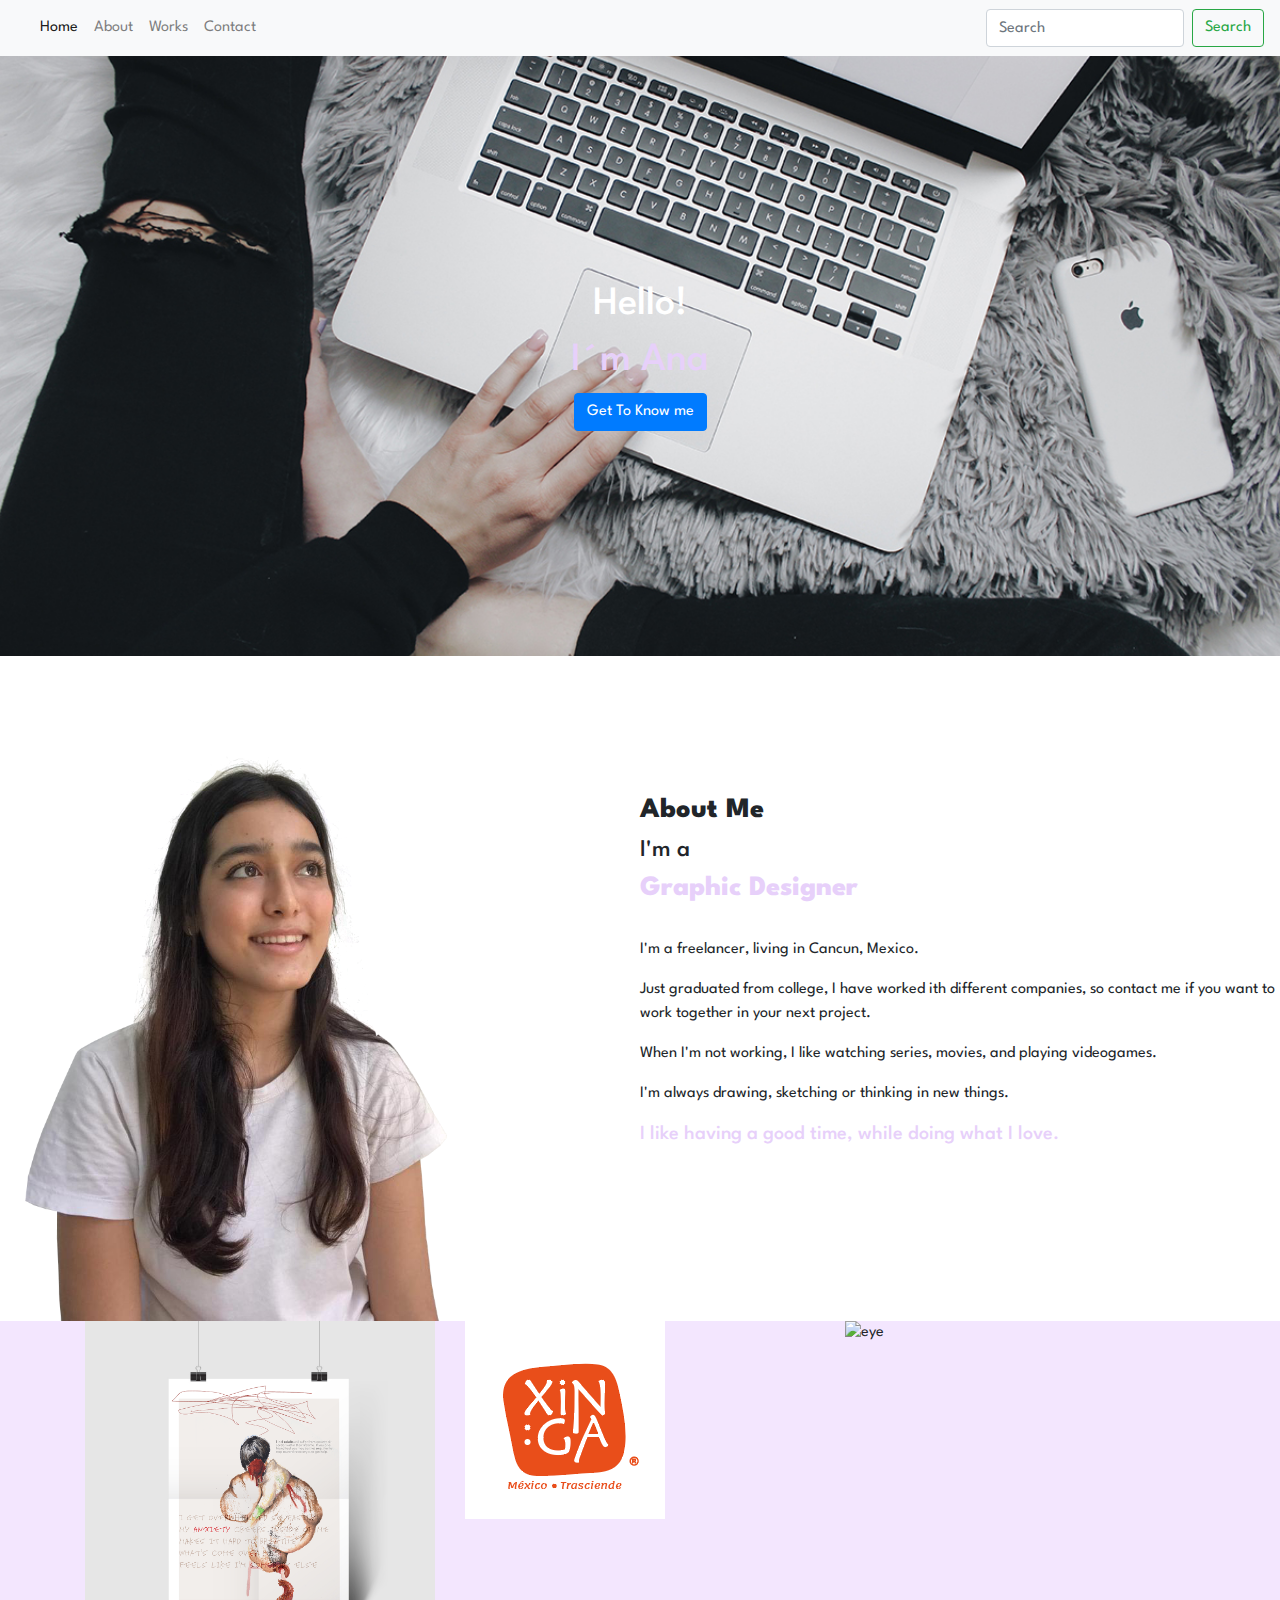
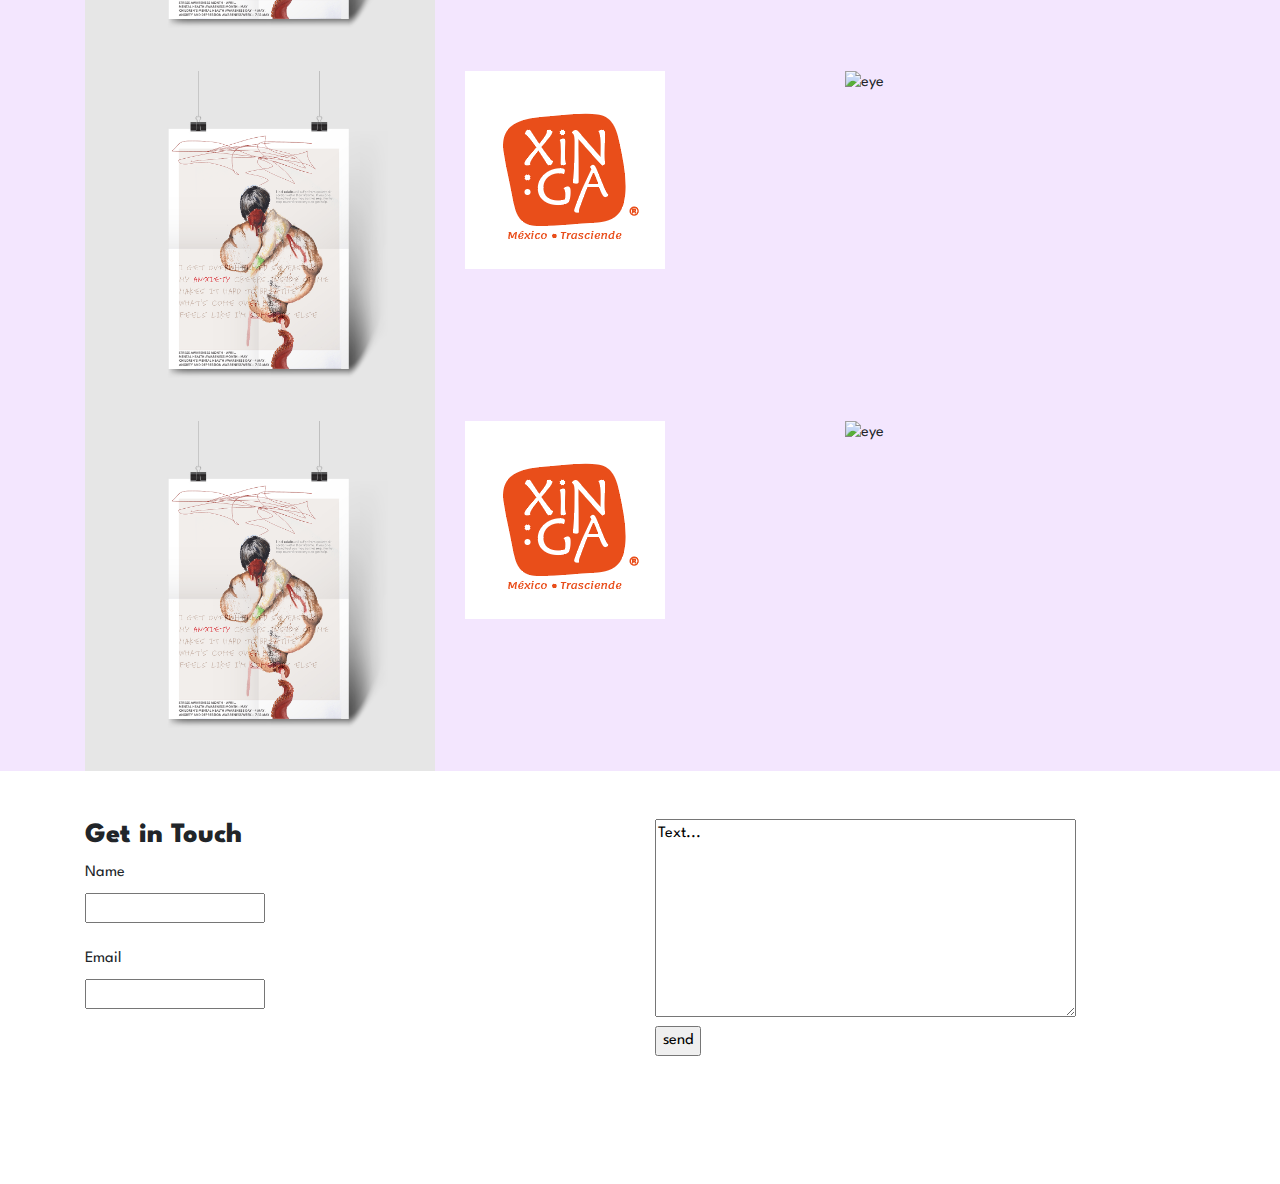
==== index.html @ 32b47c2d "carpeta fuera" ====
<!DOCTYPE html>
<html lang="en" dir="ltr">

<head>
  <meta charset="utf-8">
  <title>Portfolio</title>
  <link rel="stylesheet" href="css/bootstrap.min.css">
  <link href="https://fonts.googleapis.com/css2?family=Spartan&display=swap" rel="stylesheet">
  <link href="https://fonts.googleapis.com/css2?family=Spartan:wght@700&display=swap" rel="stylesheet">
  <link rel="stylesheet" href="css/styles.css">
</head>

<body>
  <header>
    <nav class="navbar navbar-expand-lg navbar-light bg-light">
      <a class="navbar-brand" href="#home"><img src="" alt=""></a>

      <div class="collapse navbar-collapse" id="navbarSupportedContent">
        <ul class="navbar-nav mr-auto">
          <li class="nav-item active">
            <a class="nav-link" href="#home">Home <span class="sr-only">(current)</span></a>
          </li>
          <li class="nav-item">
            <a class="nav-link" href="#about">About</a>
          </li>
          <li class="nav-item">
            <a class="nav-link" href="#works">Works</a>
          </li>
          <li class="nav-item">
            <a class="nav-link" href="#contact">Contact</a>
          </li>
        </ul>
        <form class="form-inline my-2 my-lg-0">
          <input class="form-control mr-sm-2" type="text" placeholder="Search" aria-label="Search">
          <button class="btn btn-outline-success my-2 my-sm-0" type="submit">Search</button>
        </form>
      </div>
    </nav>
  </header>
  <main>

    <section class="hero-image" id="home">
      <div class="hero-text">
        <h1>Hello!</h1>
        <h1 class="names">I´m Ana</h1>
        <a class="btn btn-primary" href="#">Get To Know me</a>
      </div>
    </section>

    <section id="about">
      <div class="About">
        <div class="row">
          <div class="col-6 text-right">
            <img src="images/foto.png" alt="Foto perfil" class="pfp">
          </div>

          <div class="col-6 mt-5 about-container">
            <h3>About Me</h3>
            <h4>I'm a</h4>
            <h3 class="names">Graphic Designer</h3>
            <br>
            <p>I'm a freelancer, living in Cancun, Mexico.</p>
            <p>Just graduated from college, I have worked ith different companies, so contact me if you want to work together in your next project.</p>
            <p>When I'm not working, I like watching series, movies, and playing videogames.</p>
            <p>I'm always drawing, sketching or thinking in new things.</p>
            <h5 class="names">I like having a good time, while doing what I love.</h5>

          </div>
        </div>

      </div>
    </section>

    <section id="works" class="works">
      <div class="container">
        <div class="row">
          <div class="col-4">
            <img class="img-fluid" src="images/work_01.png" alt="anxiety">
          </div>
          <div class="col-4">
            <img class="img-fluid" src="images/xinga.png" alt="xinga">
          </div>
          <div class="col-4">
            <img class="img-fluid" src="images/eye.png" alt="eye">
          </div>
        </div>
        <div class="row">
          <div class="col-4">
            <img class="img-fluid" src="images/work_01.png" alt="anxiety">
          </div>
          <div class="col-4">
            <img class="img-fluid" src="images/xinga.png" alt="xinga">
          </div>
          <div class="col-4">
            <img class="img-fluid" src="images/eye.png" alt="eye">
          </div>
        </div>
        <div class="row">
          <div class="col-4">
            <img class="img-fluid" src="images/work_01.png" alt="anxiety">
          </div>
          <div class="col-4">
            <img class="img-fluid" src="images/xinga.png" alt="xinga">
          </div>
          <div class="col-4">
            <img class="img-fluid" src="images/eye.png" alt="eye">
          </div>
        </div>

      </div>

    </section>

    <section id="contact" class="py-5">
      <div class="container">
        <div class="row">
          <div class="col-6">
            <h3>Get in Touch</h3>
            <form class="" action="mailto:anapauladominguez28@gmail.com" method="post" enctype="text/plain">
              <label for="">Name</label><br>
              <input type="text" name="Nombre" value=""><br>
              <br>
              <label for="">Email</label><br>
              <input type="email" name="Email" value=""><br>
              <br>
            </form>
          </div>
          <div class="col-6">
            <form class="" action="index.html" method="post">
              <textarea name="Mensaje" rows="8" cols="50">Text...</textarea><br>
              <input type="submit" value="send"><br>
              <br>
            </form>
          </div>
        </div>
      </div>
    </section>

  </main>
  <footer>
    <div class="container">
      <div class="row">
        <div class="col-4">
        <a href="#"><img src="" alt=""></a>
        </div>
        <div class="col-4">
          <a href="#"><img src="" alt=""></a>
        </div>
        <div class="col-4">
          <a href="#"><img src="" alt=""></a>
        </div>
      </div>

    </div>
  </footer>
</body>

</html>
---- css/styles.css ----
body {
  font-family: 'Spartan', sans-serif;
}

h3 {
  font-family: 'Spartan', sans-serif;
  font-weight: 800
}

.names {
  font-family: 'Spartan', san-serif, bold;
  color: #E7D0FA;
}

.works {
  align-items: center;
  background-color: #F3E6FE;
}

.hero-image {
  background-image: url("../images/homee.jpg");
  height: 600px;
  background-position: center;
  background-repeat: no-repeat;
  background-size: cover;
  position: relative;
}

.hero-text {
  text-align: center;
  position: absolute;
  top: 50%;
  left: 50%;
  transform: translate(-50%, -50%);
  color: white;
}

.pfp {
  width: 80%;
  display: inline-block;
  position: relative;
  right: 100px;
}

.about-container {
  padding: 90px 0px;
}

.pb-5, .py-5 {
  padding-bottom: 5rem !important;
  padding-top: 5rem;
}
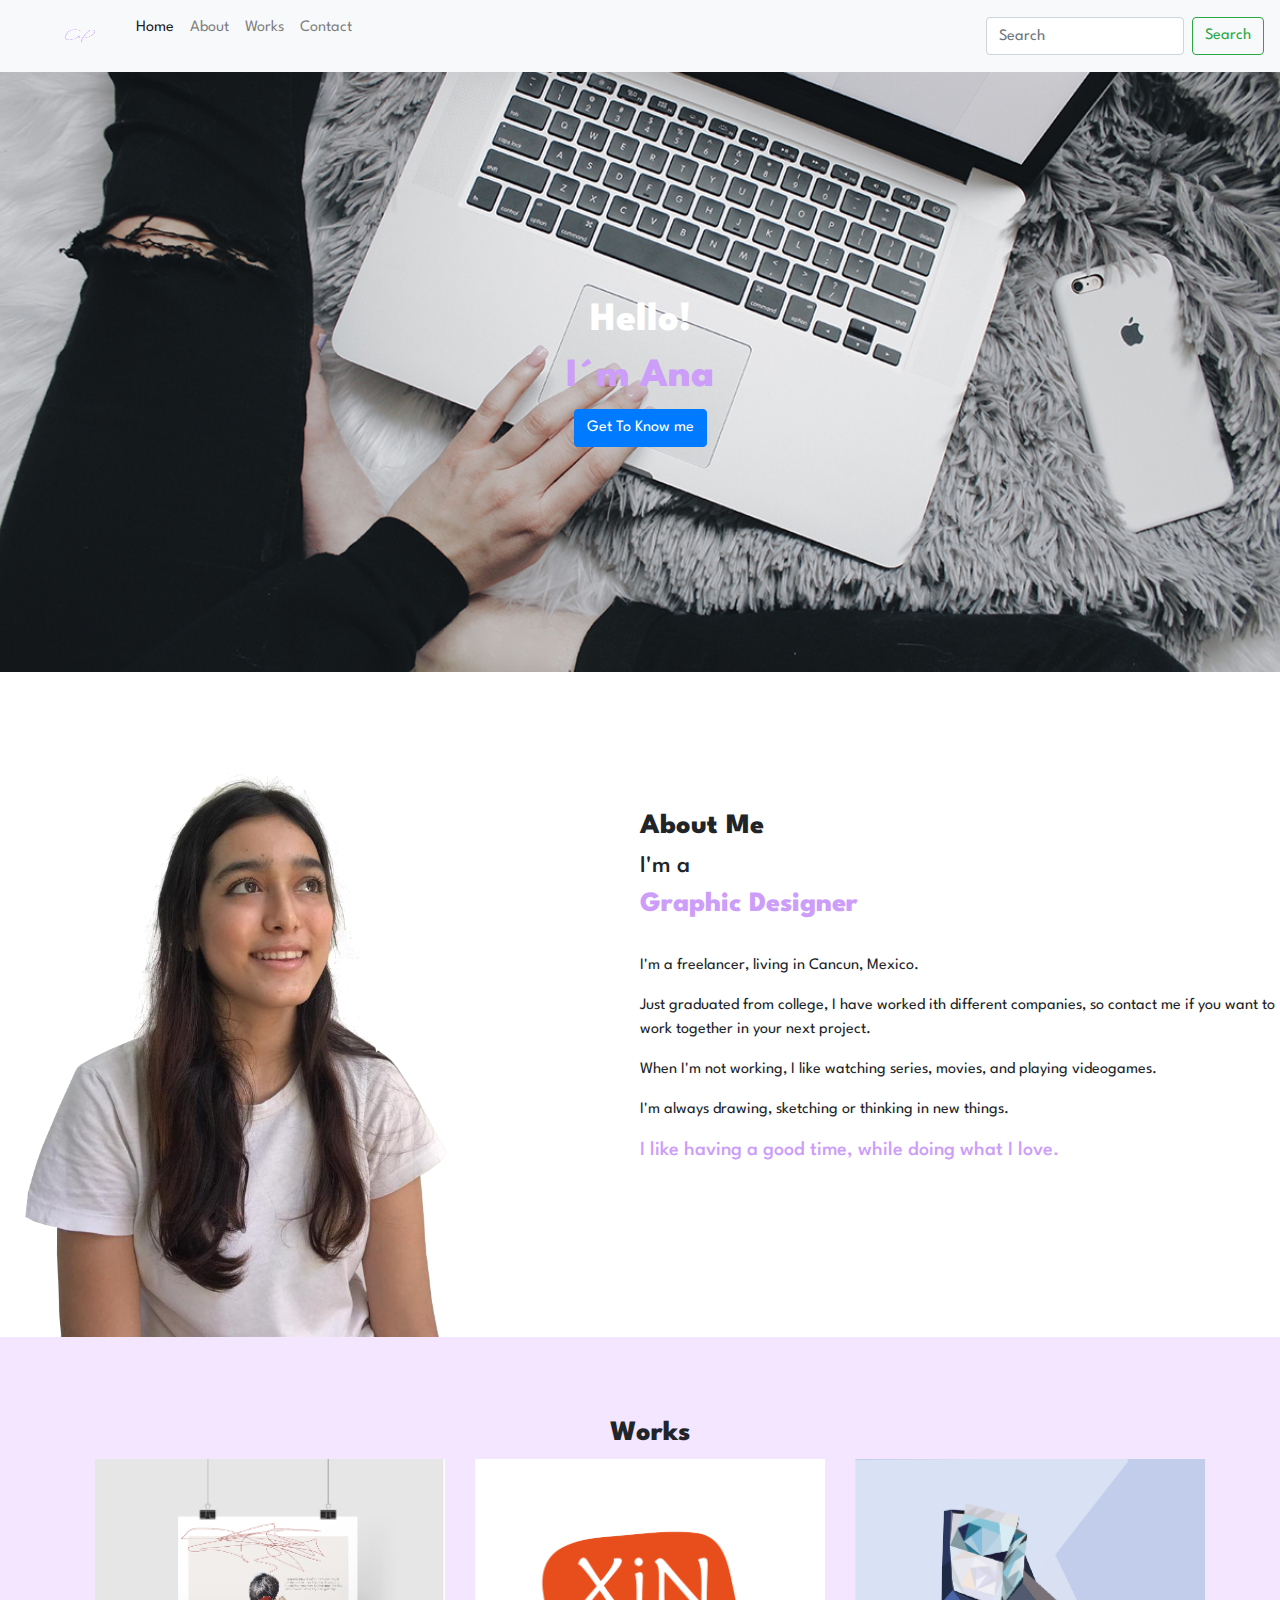
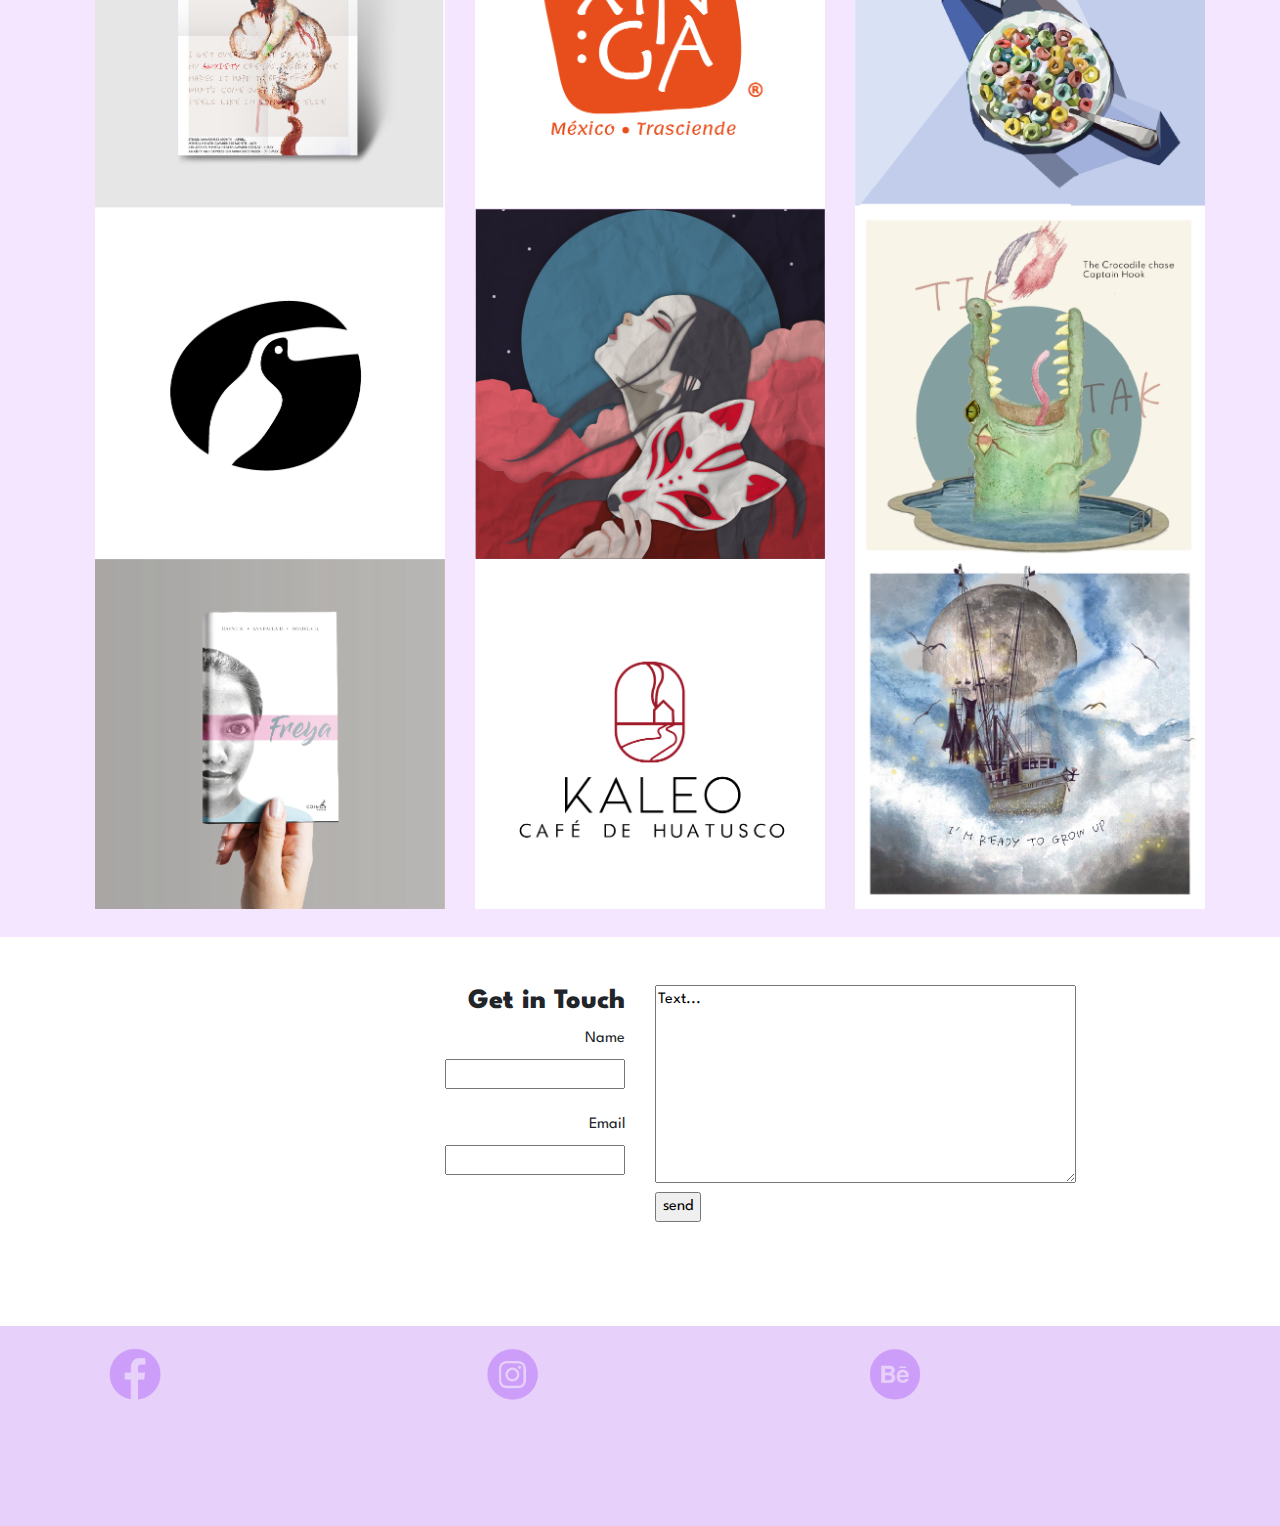
==== commit 0612959c: "redes e imagenes" ====
--- a/index.html
+++ b/index.html
@@ -17,6 +17,9 @@
 
       <div class="collapse navbar-collapse" id="navbarSupportedContent">
         <ul class="navbar-nav mr-auto">
+          <li class="van-item active">
+            <a class="nav-link" href="#"><img class="logo" src="images/logo.png" alt"logo"></a>
+          </li>
           <li class="nav-item active">
             <a class="nav-link" href="#home">Home <span class="sr-only">(current)</span></a>
           </li>
@@ -73,37 +76,38 @@
 
     <section id="works" class="works">
       <div class="container">
+        <h3>Works</h3>
         <div class="row">
           <div class="col-4">
-            <img class="img-fluid" src="images/work_01.png" alt="anxiety">
+            <img class="img-fluid" src="images/works_01.png" alt="anxiety">
           </div>
           <div class="col-4">
-            <img class="img-fluid" src="images/xinga.png" alt="xinga">
+            <img class="img-fluid" src="images/works-02.png" alt="xinga">
           </div>
           <div class="col-4">
-            <img class="img-fluid" src="images/eye.png" alt="eye">
+            <img class="img-fluid" src="images/works-03.png" alt="eye">
           </div>
         </div>
         <div class="row">
           <div class="col-4">
-            <img class="img-fluid" src="images/work_01.png" alt="anxiety">
+            <img class="img-fluid" src="images/works-04.png" alt="residential logo">
           </div>
           <div class="col-4">
-            <img class="img-fluid" src="images/xinga.png" alt="xinga">
+            <img class="img-fluid" src="images/works-05.png" alt="gesiha kitsune">
           </div>
           <div class="col-4">
-            <img class="img-fluid" src="images/eye.png" alt="eye">
+            <img class="img-fluid" src="images/works-06.png" alt="crocodile">
           </div>
         </div>
         <div class="row">
           <div class="col-4">
-            <img class="img-fluid" src="images/work_01.png" alt="anxiety">
+            <img class="img-fluid" src="images/works-07.png" alt="freya book">
           </div>
           <div class="col-4">
-            <img class="img-fluid" src="images/xinga.png" alt="xinga">
+            <img class="img-fluid" src="images/works-08.png" alt="kaleo">
           </div>
           <div class="col-4">
-            <img class="img-fluid" src="images/eye.png" alt="eye">
+            <img class="img-fluid" src="images/works-09.png" alt="peter pan">
           </div>
         </div>
 
@@ -114,7 +118,7 @@
     <section id="contact" class="py-5">
       <div class="container">
         <div class="row">
-          <div class="col-6">
+          <div class="col-6 contact">
             <h3>Get in Touch</h3>
             <form class="" action="mailto:anapauladominguez28@gmail.com" method="post" enctype="text/plain">
               <label for="">Name</label><br>
@@ -137,17 +141,17 @@
     </section>
 
   </main>
-  <footer>
+  <footer class="footer">
     <div class="container">
       <div class="row">
         <div class="col-4">
-        <a href="#"><img src="" alt=""></a>
+        <a href="https://www.facebook.com/ana.p.dominguez.96"><img class="redes" src="images/fb-02.png" alt="facebook"></a>
         </div>
         <div class="col-4">
-          <a href="#"><img src="" alt=""></a>
+          <a href="https://www.instagram.com/itsnot_ap/?hl=es-la"><img class="redes" src="images/ig-03.png" alt="instagram"></a>
         </div>
         <div class="col-4">
-          <a href="#"><img src="" alt=""></a>
+          <a href="https://www.behance.net/anapauladoaab7"><img class="redes" src="images/be-04.png" alt="behance"></a>
         </div>
       </div>
 
--- a/css/styles.css
+++ b/css/styles.css
@@ -2,19 +2,27 @@
   font-family: 'Spartan', sans-serif;
 }
 
-h3 {
+h3, h1 {
   font-family: 'Spartan', sans-serif;
-  font-weight: 800
+  font-weight: 800;
 }
 
 .names {
   font-family: 'Spartan', san-serif, bold;
-  color: #E7D0FA;
+  color: #CC9DF9;
 }
 
 .works {
   align-items: center;
   background-color: #F3E6FE;
+  height: 1200px;
+  width: 1400px;
+}
+
+#works{
+  padding-top: 5rem;
+  text-align: center;
+  width: 1300px;
 }
 
 .hero-image {
@@ -50,3 +58,21 @@
   padding-bottom: 5rem !important;
   padding-top: 5rem;
 }
+
+.contact{
+  text-align: right;
+}
+
+.footer{
+  background-color: #E7D0FA;
+  height: 200px;
+}
+.logo{
+  height: 40px;
+  width: 80px;
+}
+.redes{
+  height: 100px;
+  width: 100px;
+  text-align: center;
+}
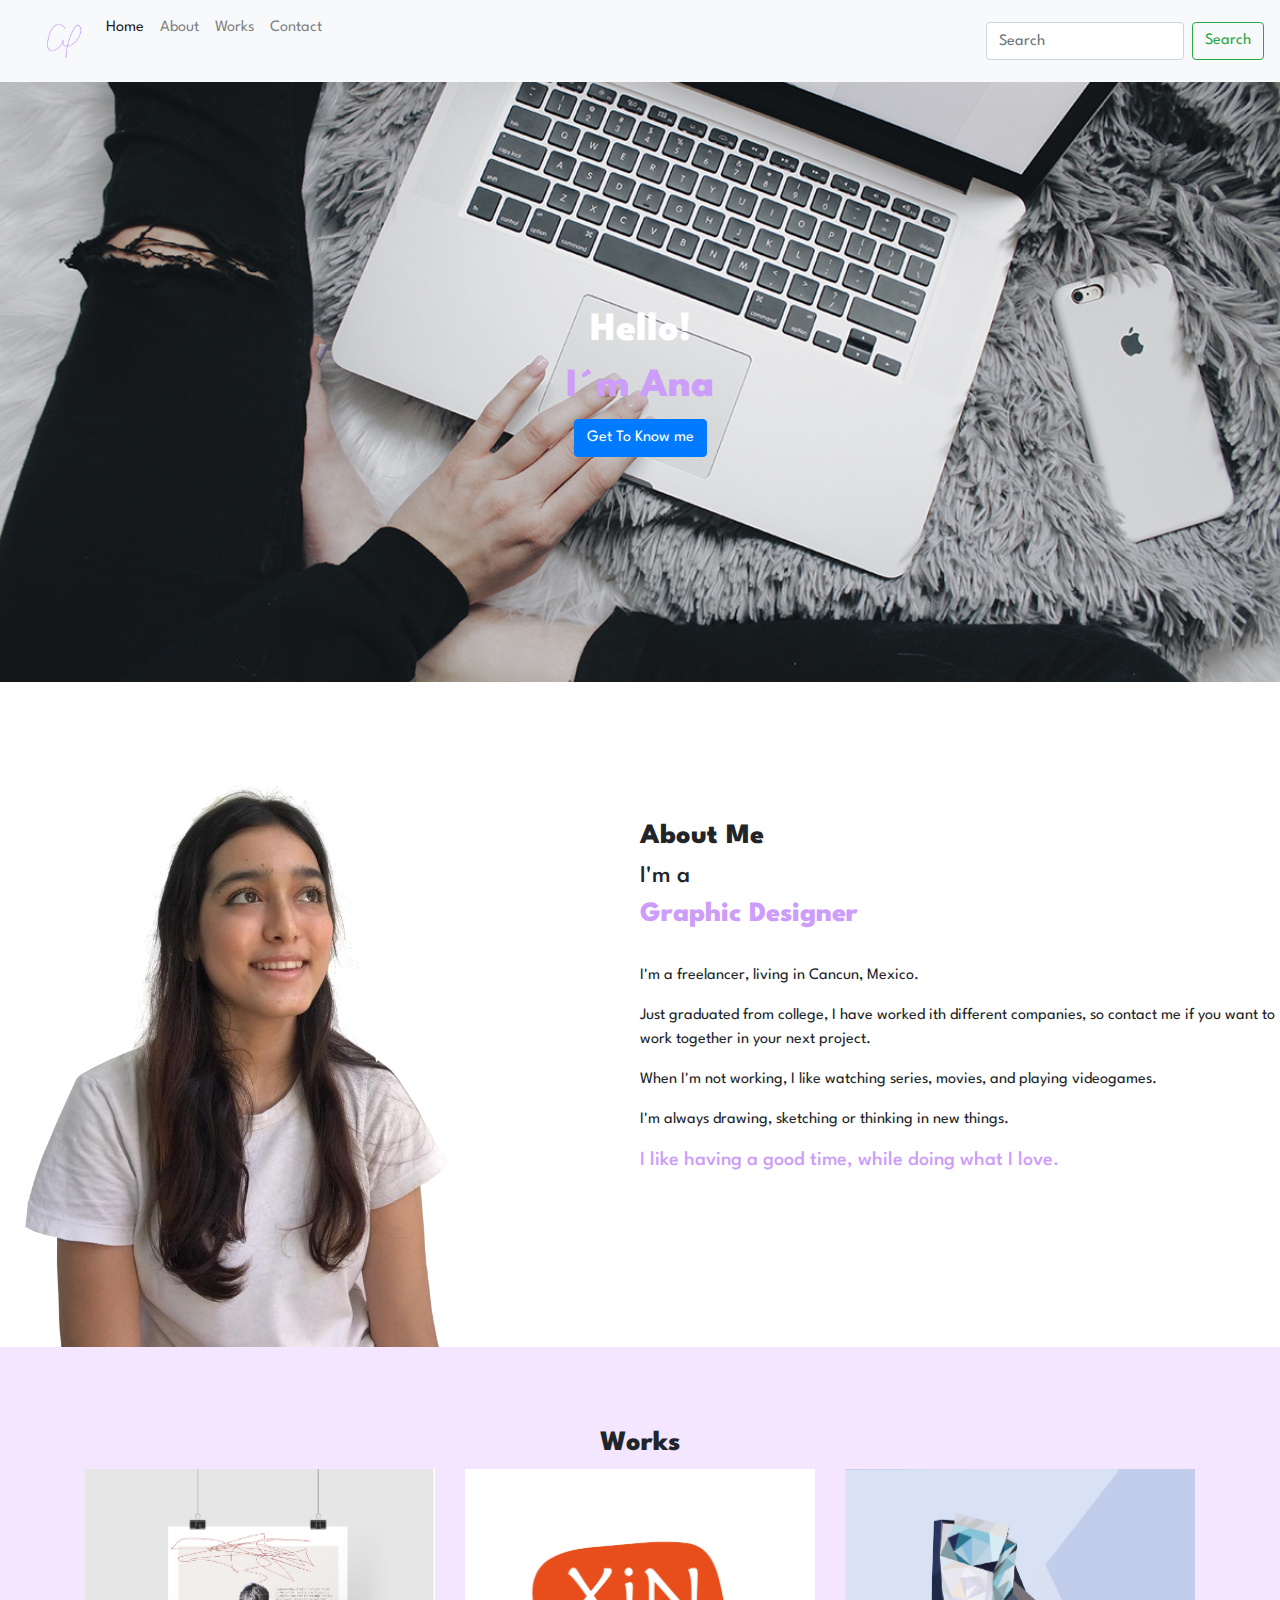
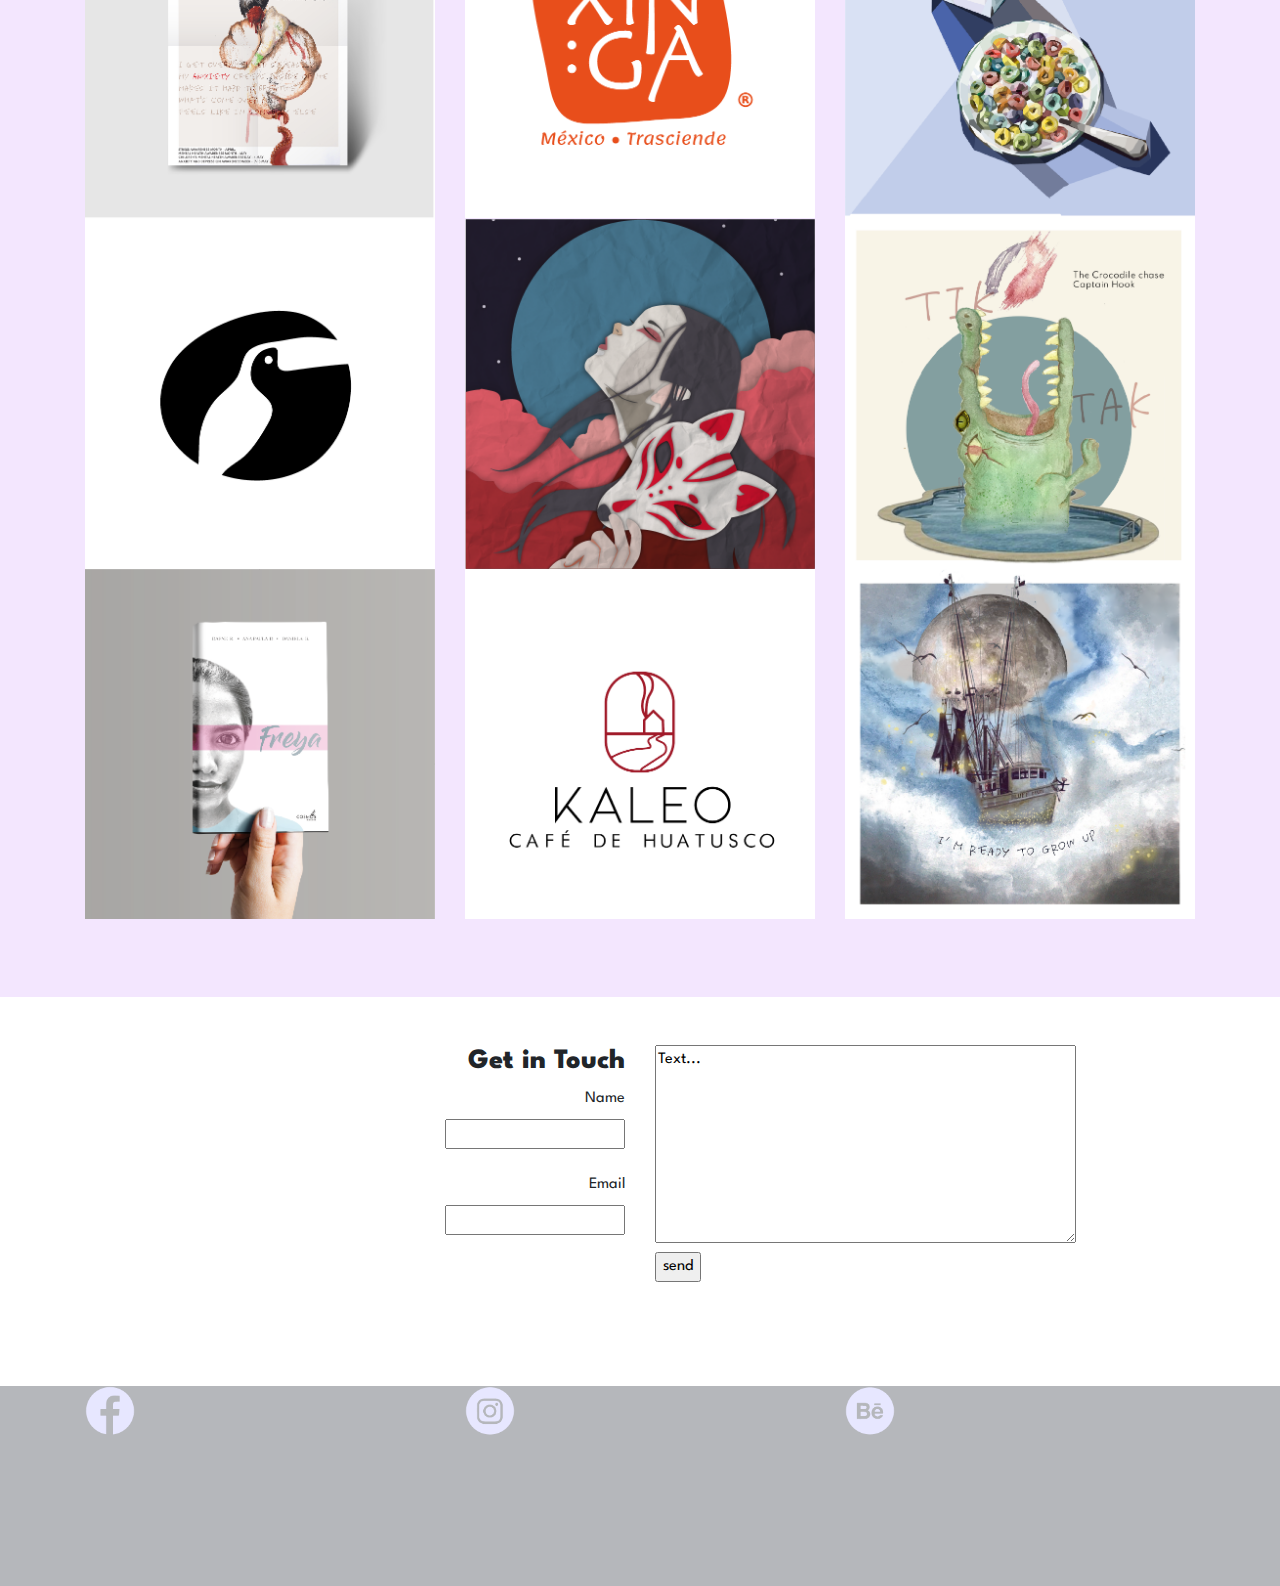
==== commit 3111d6d1: "colores" ====
--- a/index.html
+++ b/index.html
@@ -18,7 +18,7 @@
       <div class="collapse navbar-collapse" id="navbarSupportedContent">
         <ul class="navbar-nav mr-auto">
           <li class="van-item active">
-            <a class="nav-link" href="#"><img class="logo" src="images/logo.png" alt"logo"></a>
+            <a class="nav-link" href="#"><img class="logo" src="images/logo-01.png" alt"logo"></a>
           </li>
           <li class="nav-item active">
             <a class="nav-link" href="#home">Home <span class="sr-only">(current)</span></a>
--- a/css/styles.css
+++ b/css/styles.css
@@ -15,14 +15,14 @@
 .works {
   align-items: center;
   background-color: #F3E6FE;
-  height: 1200px;
-  width: 1400px;
+  height: 1250px;
+  width: 1280px;
 }
 
 #works{
   padding-top: 5rem;
   text-align: center;
-  width: 1300px;
+  width: 1280px;
 }
 
 .hero-image {
@@ -64,15 +64,15 @@
 }
 
 .footer{
-  background-color: #E7D0FA;
+  background-color: #B5B7BB;
   height: 200px;
 }
 .logo{
-  height: 40px;
-  width: 80px;
+  height: 50px;
+  width: 50px;
 }
 .redes{
-  height: 100px;
-  width: 100px;
+  height: 50px;
+  width: 50px;
   text-align: center;
 }
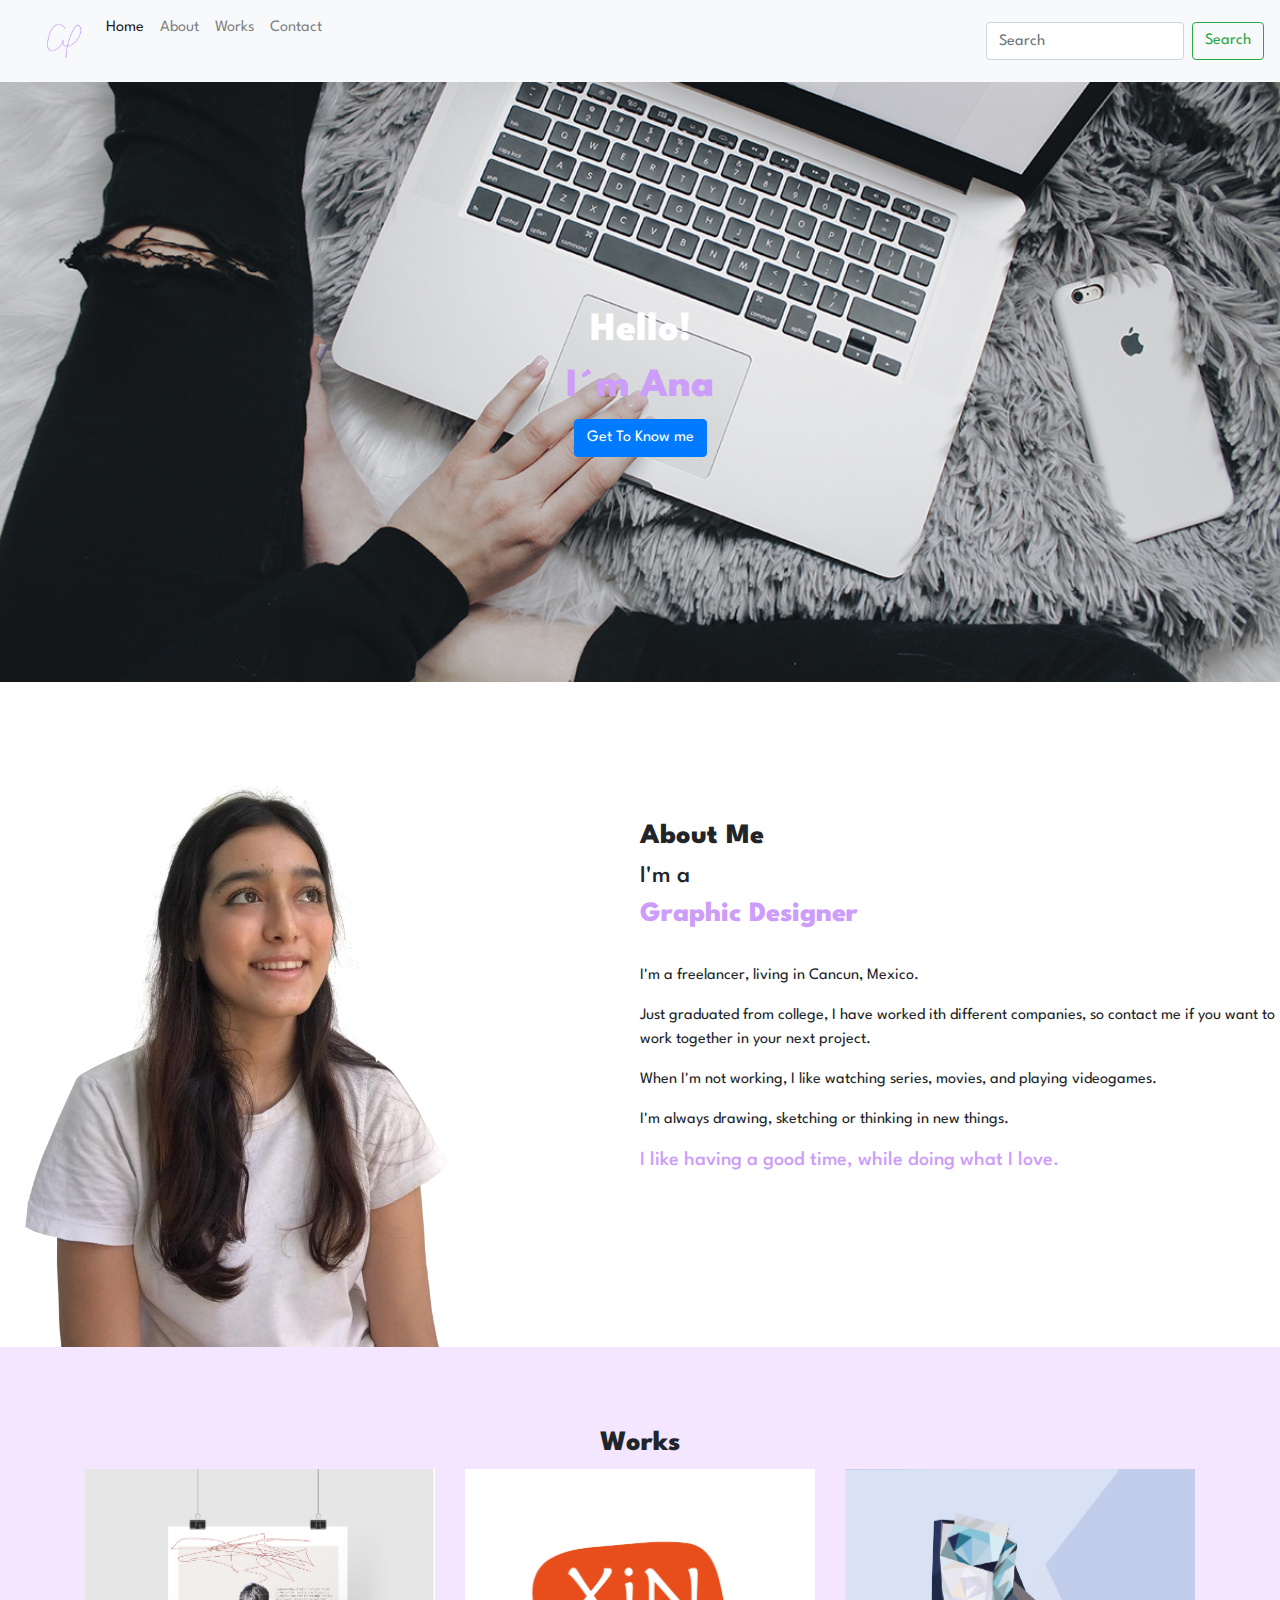
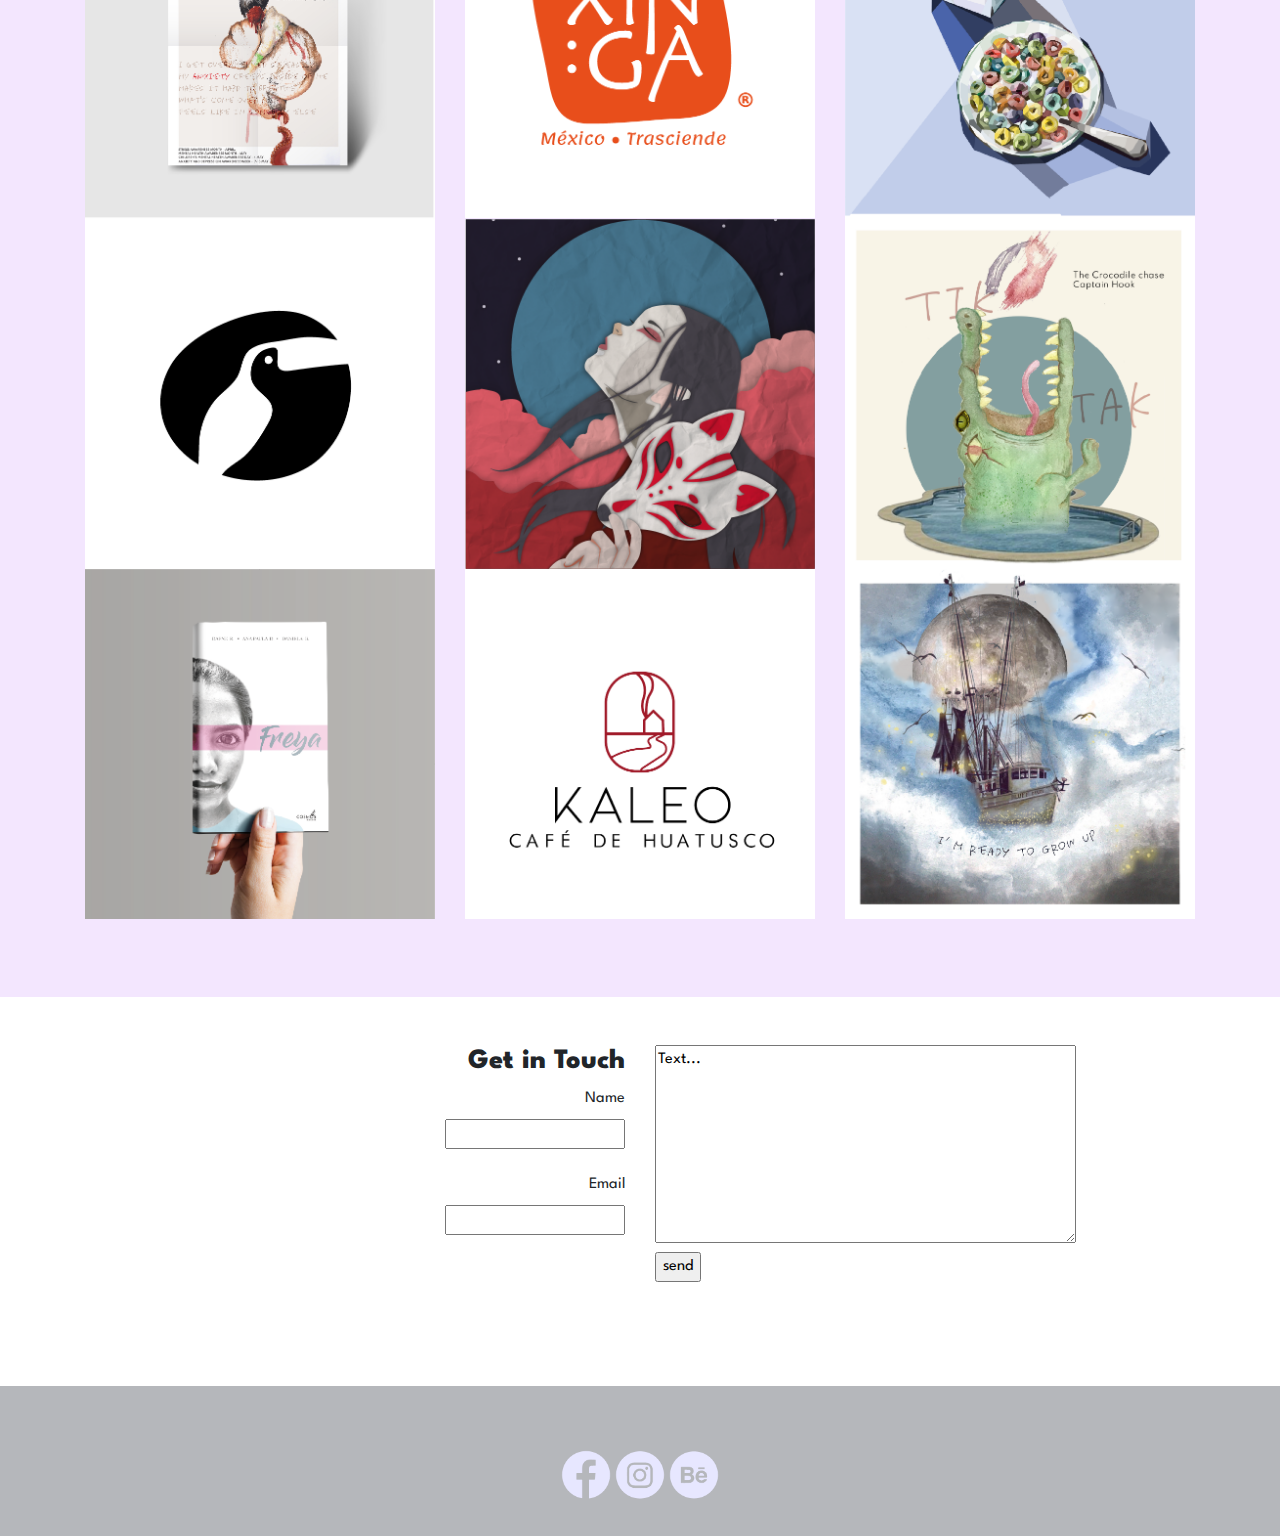
==== commit a960f5fe: "Acomodo de redes" ====
--- a/index.html
+++ b/index.html
@@ -46,7 +46,7 @@
       <div class="hero-text">
         <h1>Hello!</h1>
         <h1 class="names">I´m Ana</h1>
-        <a class="btn btn-primary" href="#">Get To Know me</a>
+        <a class="btn btn-primary" href="#about">Get To Know me</a>
       </div>
     </section>
 
@@ -145,13 +145,15 @@
     <div class="container">
       <div class="row">
         <div class="col-4">
-        <a href="https://www.facebook.com/ana.p.dominguez.96"><img class="redes" src="images/fb-02.png" alt="facebook"></a>
+
+        </div>
+        <div class="col-4 links">
+          <a href="https://www.facebook.com/ana.p.dominguez.96"><img class="redes" src="images/fb-02.png" alt="facebook"></a>
+          <a href="https://www.instagram.com/itsnot_ap/?hl=es-la"><img class="redes" src="images/ig-03.png" alt="instagram"></a>
+          <a href="https://www.behance.net/anapauladoaab7"><img class="redes" src="images/be-04.png" alt="behance"></a>
         </div>
         <div class="col-4">
-          <a href="https://www.instagram.com/itsnot_ap/?hl=es-la"><img class="redes" src="images/ig-03.png" alt="instagram"></a>
-        </div>
-        <div class="col-4">
-          <a href="https://www.behance.net/anapauladoaab7"><img class="redes" src="images/be-04.png" alt="behance"></a>
+
         </div>
       </div>
 
--- a/css/styles.css
+++ b/css/styles.css
@@ -65,7 +65,7 @@
 
 .footer{
   background-color: #B5B7BB;
-  height: 200px;
+  height: 150px;
 }
 .logo{
   height: 50px;
@@ -76,3 +76,7 @@
   width: 50px;
   text-align: center;
 }
+.links{
+  text-align: center;
+  padding-top: 4rem;
+}
